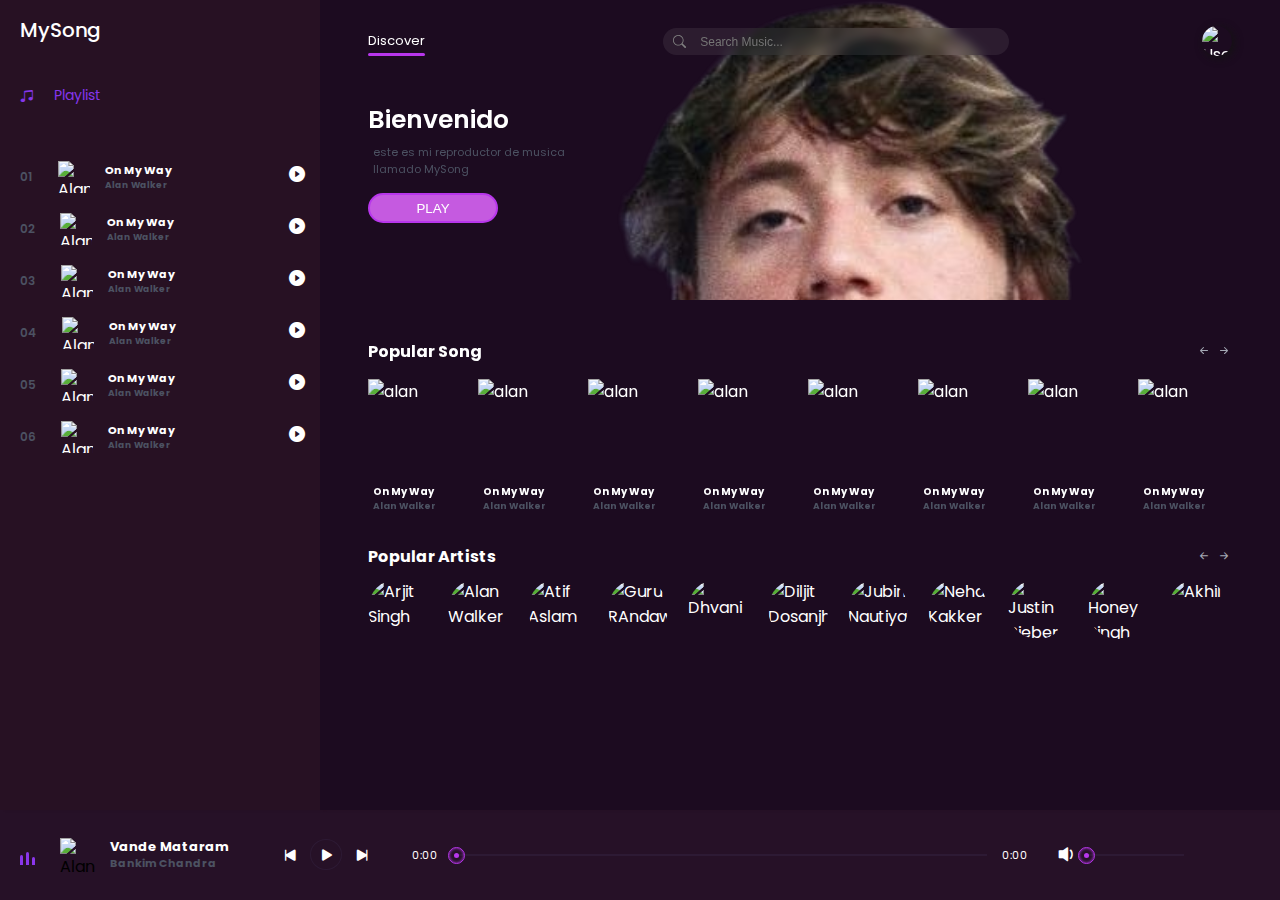
==== 2/index.html @ 2cfd12c8 "." ====
<!DOCTYPE html>
<html lang="en">

<head>
    <meta charset="UTF-8">
    <meta name="viewport" content="width=device-width, initial-scale=1.0">
    <link rel="stylesheet" href="https://cdn.jsdelivr.net/npm/bootstrap-icons@1.7.2/font/bootstrap-icons.css">
    <link rel="stylesheet" href="style.css">
    <title>Music App</title>
</head>

<body>
<header>
    <div class="menu_side">
        <h1>MySong</h1>
        <div class="playlist">
            <h4 class="active"><span></span><i class="bi bi-music-note-beamed"></i> Playlist</h4>
          
            
        </div>
        <div class="menu_song">
            <li class="songItem">
                <span>01</span>
                <img src="img/1.jpg" alt="Alan">
                <h5>
                    On My Way
                    <div class="subtitle">Alan Walker</div>
                </h5>
                    <i class="bi playListPlay bi-play-circle-fill" id="1"></i>
            </li>
            <li class="songItem">
                <span>02</span>
                <img src="img/1.jpg" alt="Alan">
                <h5>
                    On My Way
                    <div class="subtitle">Alan Walker</div>
                </h5>
                    <i class="bi playListPlay bi-play-circle-fill" id="2"></i>
            </li>
            <li class="songItem">
                <span>03</span>
                <img src="img/1.jpg" alt="Alan">
                <h5>
                    On My Way
                    <div class="subtitle">Alan Walker</div>
                </h5>
                    <i class="bi playListPlay bi-play-circle-fill" id="3"></i>
            </li>
            <li class="songItem">
                <span>04</span>
                <img src="img/1.jpg" alt="Alan">
                <h5>
                    On My Way
                    <div class="subtitle">Alan Walker</div>
                </h5>
                    <i class="bi playListPlay bi-play-circle-fill" id="4"></i>
            </li>
            <li class="songItem">
                <span>05</span>
                <img src="img/1.jpg" alt="Alan">
                <h5>
                    On My Way
                    <div class="subtitle">Alan Walker</div>
                </h5>
                    <i class="bi playListPlay bi-play-circle-fill" id="5"></i>
            </li>
            <li class="songItem">
                <span>06</span>
                <img src="img/1.jpg" alt="Alan">
                <h5>
                    On My Way
                    <div class="subtitle">Alan Walker</div>
                </h5>
                    <i class="bi playListPlay bi-play-circle-fill" id="6"></i>
            </li>
        </div>
    </div>


    <div class="song_side">
        <nav>
            <ul>
                <li>Discover <span></span></li>
                
                
            </ul>
            <div class="search">
                <i class="bi bi-search"></i>
                <input type="text" placeholder="Search Music...">
            </div>
            <div class="user">
                <img src="img/KDS CODER.png" alt="User" title="KDS CODER (Jahid Khan)">
            </div>
        </nav>
        <div class="content">
            <h1>Bienvenido</h1>
            <p>
               este es mi reproductor de musica
                <br>
                llamado MySong
            </p>
            <div class="buttons">
                <button>PLAY</button>
                
            </div>
        </div>
        <div class="popular_song">
            <div class="h4">
                <h4>Popular Song</h4>
                <div class="btn_s">
                    <i id="left_scroll" class="bi bi-arrow-left-short"></i>
                    <i id="right_scroll" class="bi bi-arrow-right-short"></i>
                </div>
            </div>
            <div class="pop_song">
                <li class="songItem">
                    <div class="img_play">
                        <img src="img/1.jpg" alt="alan">
                        <i class="bi playListPlay bi-play-circle-fill" id="7"></i>
                    </div>
                    <h5>On My Way
                        <br>
                        <div class="subtitle">Alan Walker</div>
                    </h5>
                </li>
                <li class="songItem">
                    <div class="img_play">
                        <img src="img/1.jpg" alt="alan">
                        <i class="bi playListPlay bi-play-circle-fill" id="8"></i>
                        <!-- change All id  -->
                    </div>
                    <h5>On My Way
                        <br>
                        <div class="subtitle">Alan Walker</div>
                    </h5>
                </li>
                <li class="songItem">
                    <div class="img_play">
                        <img src="img/1.jpg" alt="alan">
                        <i class="bi playListPlay bi-play-circle-fill" id="9"></i>
                    </div>
                    <h5>On My Way
                        <br>
                        <div class="subtitle">Alan Walker</div>
                    </h5>
                </li>
                <li class="songItem">
                    <div class="img_play">
                        <img src="img/1.jpg" alt="alan">
                        <i class="bi playListPlay bi-play-circle-fill" id="10"></i>
                    </div>
                    <h5>On My Way
                        <br>
                        <div class="subtitle">Alan Walker</div>
                    </h5>
                </li>
                <li class="songItem">
                    <div class="img_play">
                        <img src="img/1.jpg" alt="alan">
                        <i class="bi playListPlay bi-play-circle-fill" id="11"></i>
                    </div>
                    <h5>On My Way
                        <br>
                        <div class="subtitle">Alan Walker</div>
                    </h5>
                </li>
                <li class="songItem">
                    <div class="img_play">
                        <img src="img/1.jpg" alt="alan">
                        <i class="bi playListPlay bi-play-circle-fill" id="12"></i>
                    </div>
                    <h5>On My Way
                        <br>
                        <div class="subtitle">Alan Walker</div>
                    </h5>
                </li>
                <li class="songItem">
                    <div class="img_play">
                        <img src="img/1.jpg" alt="alan">
                        <i class="bi playListPlay bi-play-circle-fill" id="13"></i>
                    </div>
                    <h5>On My Way
                        <br>
                        <div class="subtitle">Alan Walker</div>
                    </h5>
                </li>
                <li class="songItem">
                    <div class="img_play">
                        <img src="img/1.jpg" alt="alan">
                        <i class="bi playListPlay bi-play-circle-fill" id="14"></i>
                    </div>
                    <h5>On My Way
                        <br>
                        <div class="subtitle">Alan Walker</div>
                    </h5>
                </li>
                <li class="songItem">
                    <div class="img_play">
                        <img src="img/1.jpg" alt="alan">
                        <i class="bi playListPlay bi-play-circle-fill" id="15"></i>
                    </div>
                    <h5>On My Way
                        <br>
                        <div class="subtitle">Alan Walker</div>
                    </h5>
                </li>
            </div>
        </div>
        <div class="popular_artists">
            <div class="h4">
                <h4>Popular Artists</h4>
                <div class="btn_s">
                    <i id="left_scrolls" class="bi bi-arrow-left-short"></i>
                    <i id="right_scrolls" class="bi bi-arrow-right-short"></i>
                </div>
            </div>
            <div class="item">
                <li>
                    <img src="img/arjit.jpg" alt="Arjit Singh" title="Arjit Singh">
                </li>
                <li>
                    <img src="img/alan.jpg" alt="Alan Walker" title="Alan Walker">
                </li>
                <li>
                    <img src="img/atif.jpg" alt="Atif Aslam" title="Atif Aslam">
                </li>
                <li>
                    <img src="img/guru.jpg" alt="Guru RAndawa" title="Guru Randawa">
                </li>
                <li>
                    <img src="img/dhvani.jpg" alt="Dhvani" title="Dhvani">
                </li>
                <li>
                    <img src="img/Diljit_Dosanjh.jpg" alt="Diljit Dosanjh" title="Diljit Dosanjh">
                </li>
                <li>
                    <img src="img/jubin Nautiyal.jpg" alt="Jubin Nautiyal" title="Jubin Nautiyal">
                </li>
                <li>
                    <img src="img/neha.jpg" alt="Neha Kakker" title="Neha Kakker">
                </li>
                <li>
                    <img src="img/justin-bieber-lede.jpg" alt="Justin Bieber" title="Justin Bieber">
                </li>
                <li>
                    <img src="img/honey.jpg" alt="Honey Singh" title="Honey Singh">
                </li>
                <li>
                    <img src="img/akhil.jpg" alt="Akhil" title="Akhil">
                </li>
                <!-- change all img  -->
            </div>
        </div>
    </div>


    <div class="master_play">
        <div class="wave">
            <div class="wave1"></div>
            <div class="wave1"></div>
            <div class="wave1"></div>
        </div>
        <img src="img/26th.jpg" alt="Alan" id="poster_master_play">
        <h5 id="title">Vande Mataram<br>
            <div class="subtitle">Bankim Chandra</div>
        </h5>
        <div class="icon">
            <i class="bi bi-skip-start-fill" id="back"></i>
            <i class="bi bi-play-fill" id="masterPlay"></i>
            <i class="bi bi-skip-end-fill" id="next"></i>
        </div>
        <span id="currentStart">0:00</span>
        <div class="bar">
            <input type="range" id="seek" min="0" value="0" max="100">
            <div class="bar2" id="bar2"></div>
            <div class="dot"></div>
        </div>
        <span id="currentEnd">0:00</span>

        <div class="vol">
            <i class="bi bi-volume-down-fill" id="vol_icon"></i>
            <input type="range" id="vol" min="0" value="30" max="100">
            <div class="vol_bar"></div>
            <div class="dot" id="vol_dot"></div>
        </div>
    </div>
</header>
    <script src="app.js"></script>
</body>

</html>
---- 2/style.css ----
@import url('https://fonts.googleapis.com/css2?family=Poppins:wght@100;200;300;400;500;600;700;800;900&display=swap');
* {
    padding: 0%;
    margin: 0%;
    box-sizing: border-box;
}

body {
    width: 100%;
    height: 100vh;
    background-color: #131312;
    font-family: 'Poppins' , sans-serif;
    display: flex;
    
}

header {
    width: 100%;
    height: 100%;
    /* border: 1px solid #fff; */
    display: flex;
    flex-wrap: wrap;
    overflow: hidden;
}

header .menu_side, .song_side {
    position: relative;
    width: 25%;
    height: 90%;
    /* border: 1px solid #fff; */
    background-color: #271123;
    box-shadow: 5px 0px 2px #271123;
    color: #fff;
}

header .song_side {
    width: 75%;
    background: #1c0b20;
}

header .master_play {
    width: 100%;
    height: 10%;
    background: #261127;
    box-shadow: 0px 3px 8px #1d091f;
}

header .menu_side h1 {
    font-size: 20px;
    margin: 15px 0px 0px 20px;
    font-weight: 500;
}

header .menu_side .playlist {
    margin:  40px 0px 0px 20px;
}

header .menu_side .playlist h4 {
    font-size: 14px;
    font-weight: 400;
    padding-bottom: 10px;
    color: #4c5262;
    cursor: pointer;
    display: flex;
    align-items: center;
    transition: .3s linear;
}
header .menu_side .playlist h4:hover {
    color: #fff;
}
header .menu_side .playlist h4 span{
    position: relative;
    margin-right: 35px;
}
header .menu_side .playlist h4 span::before{
    content: '';
    position: absolute;
    width: 4px;
    height: 4px;
    border: 2px solid #4c5262;
    border-radius: 50%;
    top: -4px;
    transition: .3s linear;
}
header .menu_side .playlist h4:hover span::before{
    border: 2px solid #fff;
}
header .menu_side .playlist h4 .bi{
    display: none;
}
header .menu_side .playlist .active{
    color: #8536ec;
}
header .menu_side .playlist .active span{
    display: none;
}
header .menu_side .playlist .active .bi{
    display: flex;
    margin-right: 20px;
}
header .menu_side .menu_song {
    width: 100%;
    height: 300px;
    /* border: 1px solid #fff; */
    margin-top: 40px;
}
header .menu_side .menu_song li{
    position: relative;
    list-style-type: none;
    padding: 5px 0px 5px 20px;
    display: flex;
    align-items: center;
    margin-bottom: 10px;
    cursor: pointer;
    transition: .3s linear;
}
header .menu_side .menu_song li:hover{
    background: rgb(105, 105, 170,.1);
}
header .menu_side .menu_song li span{
    font-size: 12px;
    font-weight: 600;
    color: #4c5262;
}
header .menu_side .menu_song li img{
    width: 32px;
    height: 32px;
    margin-left: 25px;
}
header .menu_side .menu_song li h5{
    font-size: 11px;
    margin-left: 15px;
}
header .menu_side .menu_song li h5 .subtitle{
    font-size: 9px;
    color: #4c5262;
}
header .menu_side .menu_song li .bi{
    position: absolute;
    right: 15px;
    top: 6px;
    font-size: 16px;
}

header .master_play {
    display: flex;
    align-items: center;
    padding: 0px 20px;
}
header .master_play .wave{
    width: 30px;
    height: 30px;
    /* border: 1px solid #fff; */
    padding-bottom: 5px;
    display: flex;
    align-items: flex-end;
    margin-right: 10px;
}
header .master_play .wave .wave1{
    width: 3px;
    height: 10px;
    margin-right: 3px ;
    border-radius: 10px 10px 0px 0px ;
    background: #8b36ec;
    animation: unset;
}
header .master_play .wave .wave1:nth-child(2){
    height: 13px;
    /* animation-delay: .4s; */
}
header .master_play .wave .wave1:nth-child(3){
    height: 8px;
    /* animation-delay: .8s; */
}
/* javascript class wave  */
header .master_play .active2 .wave1{
    animation: wave .5s linear infinite;
}
header .master_play .active2 .wave1:nth-child(2){
    animation-delay: .4s;
}
header .master_play .active2 .wave1:nth-child(3){
    animation-delay: .8s;
}

@keyframes wave {
    0%{
        height: 10px;
    }
    50%{
        height: 15px;
    }
    100%{
        height: 10px;
    }
}


header .master_play img {
    width: 35px;
    height: 35px;
}
header .master_play h5 {
    width: 130px;
    font-size: 13px;
    margin-left: 15px;
    color: #fff;
    line-height: 17px;
}
header .master_play h5 .subtitle{
   font-size: 11px;
   color: #4c5262;
}
header .master_play .icon{
   font-size: 20px;
   color: #fff;
   margin: 0px 20px 0px 40px;
   outline: none;
}
header .master_play .icon .bi{
 cursor: pointer;
 outline: none;
}
header .master_play .icon .bi:nth-child(2){
border: 1px solid rgb(105, 105, 170,.1);
border-radius: 50%;
padding: 1px 4px 0px 6px;
margin: 0px 5px;
transition: .3s linear;
}

header .master_play span {
    color: #fff;
    width: 32px;
    font-size: 11px;
    font-weight: 400;
}
header .master_play #currentStart{
    margin: 0px 0px 0px 20px;
}

header .master_play .bar {
    position: relative;
    width: 43%;
    height: 2px;
    background: rgb(105, 105, 170,.1);
    margin: 0px 15px 0px 10px;
}
header .master_play .bar .bar2{
   position: absolute;
   background: #b836ec;
   width: 0%;
   height: 100%;
   top: 0;
   transition: 1s linear;
}
header .master_play .bar .dot{
   position: absolute;
   width: 5px;
   height: 5px;
   background: #b836ec;
   border-radius: 50%;
   left: 0%;
   top: -1px;
   transition: 1s linear;
}
header .master_play .bar .dot::before{
    content: '';
   position: absolute;
   width: 15px;
   height: 15px;
   border:1px solid #b836ec;
   border-radius: 50%;
   left: -6px;
   top: -6px;
  box-shadow: inset 0px 0px 3px #b836ec;
}
header .master_play .bar input{
   position: absolute;
   width: 100%;
   top: -6px;
   left: 0;
   cursor: pointer;
   z-index: 99999999;
   transition: 3s linear;
   opacity: 0;
}
header .master_play .vol{
  position: relative;
  width: 100px;
  height: 2px;
  margin-left: 50px;
 background: rgb(105, 105, 170,.1); 
}
header .master_play .vol .bi{
position: absolute;
color: #fff;
font-size: 25px;
top: -17px;
left: -30px;
}
header .master_play .vol input{
    position: absolute;
    width: 100%;
    top: -10px;
    left: 0;
    cursor: pointer;
    z-index: 99999999;
    transition: 3s linear;
    opacity: 0;
 }

 header .master_play .vol .vol_bar{
    position: absolute;
    background: #b836ec;
    width: 0%;
    height: 100%;
    top: 0;
    transition: 1s linear;
 }
 header .master_play .vol .dot{
    position: absolute;
    width: 5px;
    height: 5px;
    background: #b836ec;
    border-radius: 50%;
    left: 0%;
    top: -1px;
    transition: 1s linear;
 }
 header .master_play .vol .dot::before{
     content: '';
    position: absolute;
    width: 15px;
    height: 15px;
    border:1px solid #b836ec;
    border-radius: 50%;
    left: -6px;
    top: -6px;
   box-shadow: inset 0px 0px 3px #b836ec;
 }

 header .song_side {
     z-index: 2;
 }
 header .song_side::before{
     content: '';
     position: absolute;
     width: 100%;
     height: 300px;
     background: url('bg.png');
     z-index: -1;
 }
 header .song_side nav{
    width: 90%;
    height: 10%;
    margin: auto;
    /* border: 1px solid #fff; */
    display: flex;
    align-items: center;
    justify-content: space-between;
 }
 header .song_side nav ul{
    display: flex;
 }
 header .song_side nav ul li{
    position: relative;
    list-style-type: none;
    font-size: 13px;
    color: #4c5262;
    margin-right: 25px;
    cursor: pointer;
    transition: .3s linear;
 }
 header .song_side nav ul li:hover{
   color: #fff;
 }
 header .song_side nav ul li:nth-child(1){
   color: #fff;
 }
 header .song_side nav ul li span{
   position: absolute;
   width: 100%;
   height: 2.5px;
   background: #b836ec;
   bottom: -5px;
   left: 0;
   border-radius: 20px;
 }
 header .song_side nav .search{
   position: relative;
   width: 40%;
   padding: 1px 10px;
   border-radius: 20px;
   color: gray;
 }
 header .song_side nav .search::before{
     content: '';
   position: absolute;
   width: 100%;
   height: 100%;
   border-radius: 20px;
   background: rgb(184, 184, 184,.1);
   backdrop-filter: blur(5px);
   z-index: -1;
 }
 header .song_side nav .search .bi{
    font-size: 13px;
    padding: 3px 0px 0px 10px;
 }
 header .song_side nav .search input{
    background: none;
    outline: none;
    border: none;
    padding: 0px 10px;
    color: #fff;
    font-size: 12px;
 }
 header .song_side nav .user{
    position: relative;
    width: 30px;
    height: 30px;
    border-radius: 50%;
    cursor: pointer;
 }
 header .song_side nav .user img{
    position: absolute;
    width: 30px;
    height: 30px;
    border-radius: 50%;
    box-shadow: 2px 2px 8px #131312;
 }

 header .song_side .content {
     width:90%;
     height: 30%;
     margin: auto;
     /* border: 1px solid #fff; */
     padding-top: 20px;
 }
 
 header .song_side .content h1{
    font-size: 25px;
    font-weight: 600;
 }
 header .song_side .content p{
    font-size: 11px;
    font-weight: 400;
    color: #4c5262;
    margin: 5px;
 }
 header .song_side .content .buttons{
    margin-top: 15px;
 }
 header .song_side .content .buttons button{
    width: 130px;
    height: 30px;
    border: 2px solid #b836ec;
    outline: none;
    border-radius: 20px;
    background: #c55ae0;
    color: #fff;
    cursor: pointer;
    transition: .3s linear;
 }
 header .song_side .content .buttons button:hover{
    border: 2px solid #b836ec;
    background: none;
    color: #b836ec;
 }
 header .song_side .content .buttons button:nth-child(2){
    border: 2px solid #b836ec;
    background: none;
    color: #b836ec;
 }
 header .song_side .content .buttons button:nth-child(2):hover{
    border: 2px solid #b836ec;
    background: #b836ec;
    color: #fff;
 }

 header .song_side .popular_song {
     width: 90%;
     height: auto;
     /* border: 1px solid #fff; */
     margin: auto;
     margin-top: 15px;
 }
 header .song_side .popular_song .h4{
    display: flex;
    align-items: center;
    justify-content: space-between;
 }
 header .song_side .popular_song .h4 .bi{
    color: #a4a8b4;
    cursor: pointer;
    transition: .3s linear;
 }
 header .song_side .popular_song .h4 .bi:hover{
    color: #fff;
 }

 header .song_side .popular_song .pop_song {
     width: 100%;
     height: 150px;
     margin-top: 15px;
     display: flex;
     overflow-x: auto;
     scroll-behavior: smooth;
 }
 header .song_side .popular_song .pop_song::-webkit-scrollbar{
     display: none;
 }
 header .song_side .popular_song .pop_song li{
     min-width: 100px;
     height: 140px;
     list-style-type: none;
     margin-right: 10px;
     transition: .3s linear;
 }
 header .song_side .popular_song .pop_song li:hover{
     background: rgb(105, 105, 170,.1);
 }
 header .song_side .popular_song .pop_song li .img_play{
    position: relative;
    width: 100px;
    height: 100px;
    display: flex;
    align-items: center;
    justify-content: center;
 }
 header .song_side .popular_song .pop_song li .img_play img{
   width: 100%;
   height: 100%;
 }
 header .song_side .popular_song .pop_song li .img_play .bi{
   position: absolute;
   font-size: 20px;
   cursor: pointer;
   transition: .3s linear;
   opacity: 0;
 }
 header .song_side .popular_song .pop_song li .img_play:hover .bi{
   opacity: 1;
 }
 header .song_side .popular_song .pop_song li h5{
   padding: 5px 0px 0px 5px;
   line-height: 15px;
   font-size: 10px;
 }
 header .song_side .popular_song .pop_song li h5 .subtitle{
   font-size: 9px;
   color: #4c5262;
 }

 header .song_side .popular_artists {
    width: 90%;
    height: auto;
    /* border: 1px solid #fff; */
    margin: auto;
    margin-top: 15px;
}
header .song_side .popular_artists .h4{
   display: flex;
   align-items: center;
   justify-content: space-between;
}
header .song_side .popular_artists .h4 .bi{
   color: #a4a8b4;
   cursor: pointer;
   transition: .3s linear;
}
header .song_side .popular_artists .h4 .bi:hover{
   color: #fff;
}
header .song_side .popular_artists .item{
  width: 100%;
  height: auto;
  margin-top: 10px;
  display: flex;
  overflow-x: auto;
  scroll-behavior: smooth;
}
header .song_side .popular_artists .item::-webkit-scrollbar{
  display: none;
}
header .song_side .popular_artists .item li{
 list-style-type: none;
 position: relative;
 min-width: 60px;
 height: 60px;
 /* background-color: #fff; */
 border-radius: 50%;
 margin-right: 20px;
 cursor: pointer;
}
header .song_side .popular_artists .item li img{
 width: 100%;
 height: 100%;
 border-radius: 50%;
 position: absolute;
}
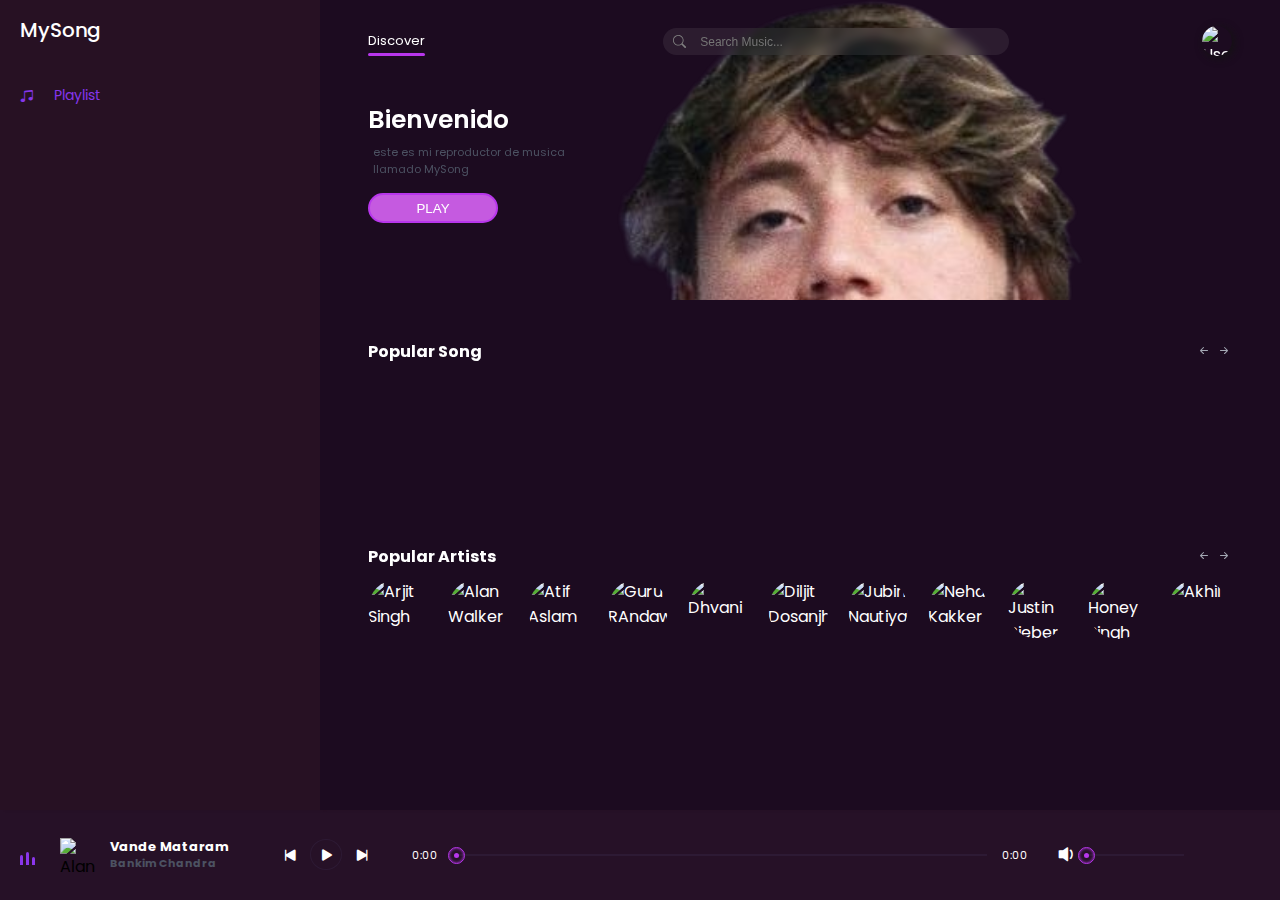
==== commit 55aaa474: "." ====
--- a/2/index.html
+++ b/2/index.html
@@ -6,6 +6,9 @@
     <meta name="viewport" content="width=device-width, initial-scale=1.0">
     <link rel="stylesheet" href="https://cdn.jsdelivr.net/npm/bootstrap-icons@1.7.2/font/bootstrap-icons.css">
     <link rel="stylesheet" href="style.css">
+
+    <script src="https://cdn.jsdelivr.net/npm/axios/dist/axios.min.js"></script>
+
     <title>Music App</title>
 </head>
 
@@ -18,15 +21,9 @@
           
             
         </div>
-        <div class="menu_song">
-            <li class="songItem">
-                <span>01</span>
-                <img src="img/1.jpg" alt="Alan">
-                <h5>
-                    On My Way
-                    <div class="subtitle">Alan Walker</div>
-                </h5>
-                    <i class="bi playListPlay bi-play-circle-fill" id="1"></i>
+        <div class="menu_song" id="track-list">
+            <!-- <li class="songItem">
+
             </li>
             <li class="songItem">
                 <span>02</span>
@@ -72,7 +69,7 @@
                     <div class="subtitle">Alan Walker</div>
                 </h5>
                     <i class="bi playListPlay bi-play-circle-fill" id="6"></i>
-            </li>
+            </li> -->
         </div>
     </div>
 
@@ -112,98 +109,7 @@
                     <i id="right_scroll" class="bi bi-arrow-right-short"></i>
                 </div>
             </div>
-            <div class="pop_song">
-                <li class="songItem">
-                    <div class="img_play">
-                        <img src="img/1.jpg" alt="alan">
-                        <i class="bi playListPlay bi-play-circle-fill" id="7"></i>
-                    </div>
-                    <h5>On My Way
-                        <br>
-                        <div class="subtitle">Alan Walker</div>
-                    </h5>
-                </li>
-                <li class="songItem">
-                    <div class="img_play">
-                        <img src="img/1.jpg" alt="alan">
-                        <i class="bi playListPlay bi-play-circle-fill" id="8"></i>
-                        <!-- change All id  -->
-                    </div>
-                    <h5>On My Way
-                        <br>
-                        <div class="subtitle">Alan Walker</div>
-                    </h5>
-                </li>
-                <li class="songItem">
-                    <div class="img_play">
-                        <img src="img/1.jpg" alt="alan">
-                        <i class="bi playListPlay bi-play-circle-fill" id="9"></i>
-                    </div>
-                    <h5>On My Way
-                        <br>
-                        <div class="subtitle">Alan Walker</div>
-                    </h5>
-                </li>
-                <li class="songItem">
-                    <div class="img_play">
-                        <img src="img/1.jpg" alt="alan">
-                        <i class="bi playListPlay bi-play-circle-fill" id="10"></i>
-                    </div>
-                    <h5>On My Way
-                        <br>
-                        <div class="subtitle">Alan Walker</div>
-                    </h5>
-                </li>
-                <li class="songItem">
-                    <div class="img_play">
-                        <img src="img/1.jpg" alt="alan">
-                        <i class="bi playListPlay bi-play-circle-fill" id="11"></i>
-                    </div>
-                    <h5>On My Way
-                        <br>
-                        <div class="subtitle">Alan Walker</div>
-                    </h5>
-                </li>
-                <li class="songItem">
-                    <div class="img_play">
-                        <img src="img/1.jpg" alt="alan">
-                        <i class="bi playListPlay bi-play-circle-fill" id="12"></i>
-                    </div>
-                    <h5>On My Way
-                        <br>
-                        <div class="subtitle">Alan Walker</div>
-                    </h5>
-                </li>
-                <li class="songItem">
-                    <div class="img_play">
-                        <img src="img/1.jpg" alt="alan">
-                        <i class="bi playListPlay bi-play-circle-fill" id="13"></i>
-                    </div>
-                    <h5>On My Way
-                        <br>
-                        <div class="subtitle">Alan Walker</div>
-                    </h5>
-                </li>
-                <li class="songItem">
-                    <div class="img_play">
-                        <img src="img/1.jpg" alt="alan">
-                        <i class="bi playListPlay bi-play-circle-fill" id="14"></i>
-                    </div>
-                    <h5>On My Way
-                        <br>
-                        <div class="subtitle">Alan Walker</div>
-                    </h5>
-                </li>
-                <li class="songItem">
-                    <div class="img_play">
-                        <img src="img/1.jpg" alt="alan">
-                        <i class="bi playListPlay bi-play-circle-fill" id="15"></i>
-                    </div>
-                    <h5>On My Way
-                        <br>
-                        <div class="subtitle">Alan Walker</div>
-                    </h5>
-                </li>
+            <div class="pop_song" id="otra-cosa">
             </div>
         </div>
         <div class="popular_artists">
@@ -285,6 +191,7 @@
         </div>
     </div>
 </header>
+<audio src="" id="audio" autoplay></audio>
     <script src="app.js"></script>
 </body>
 
